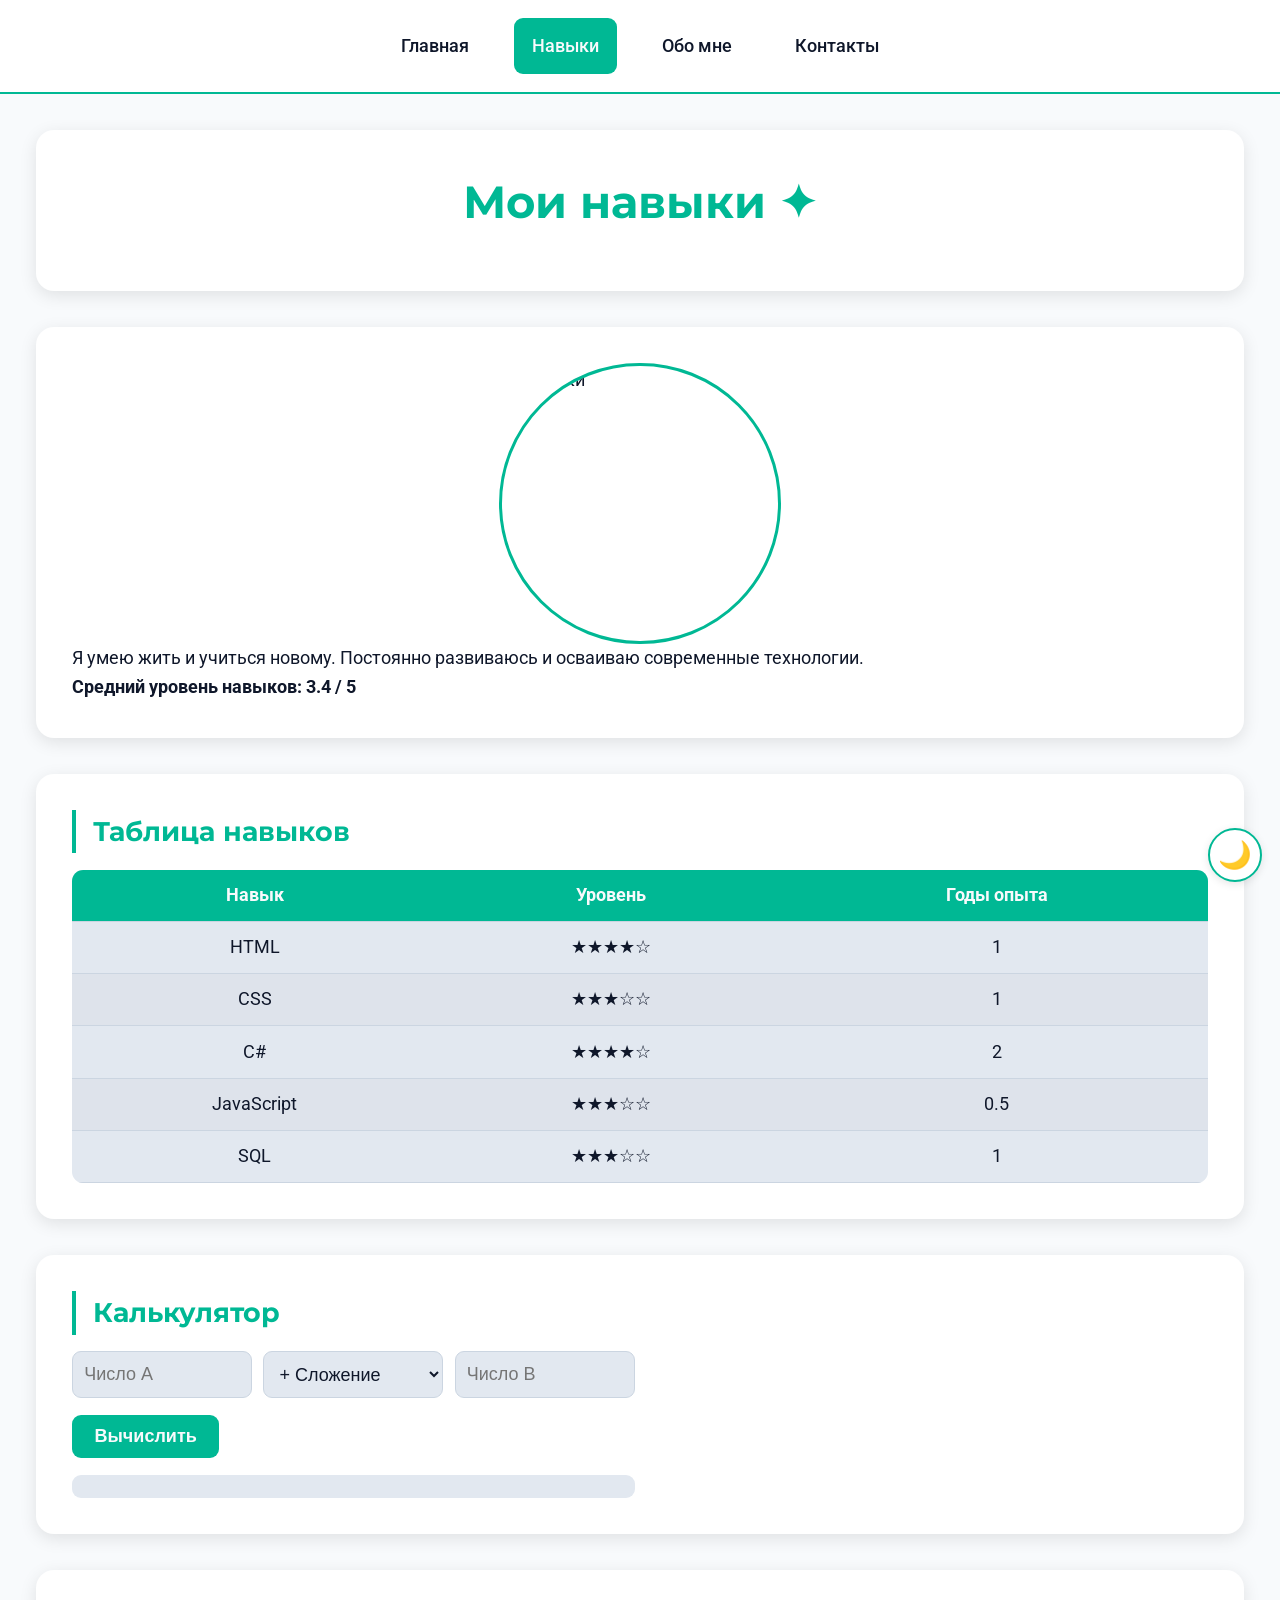
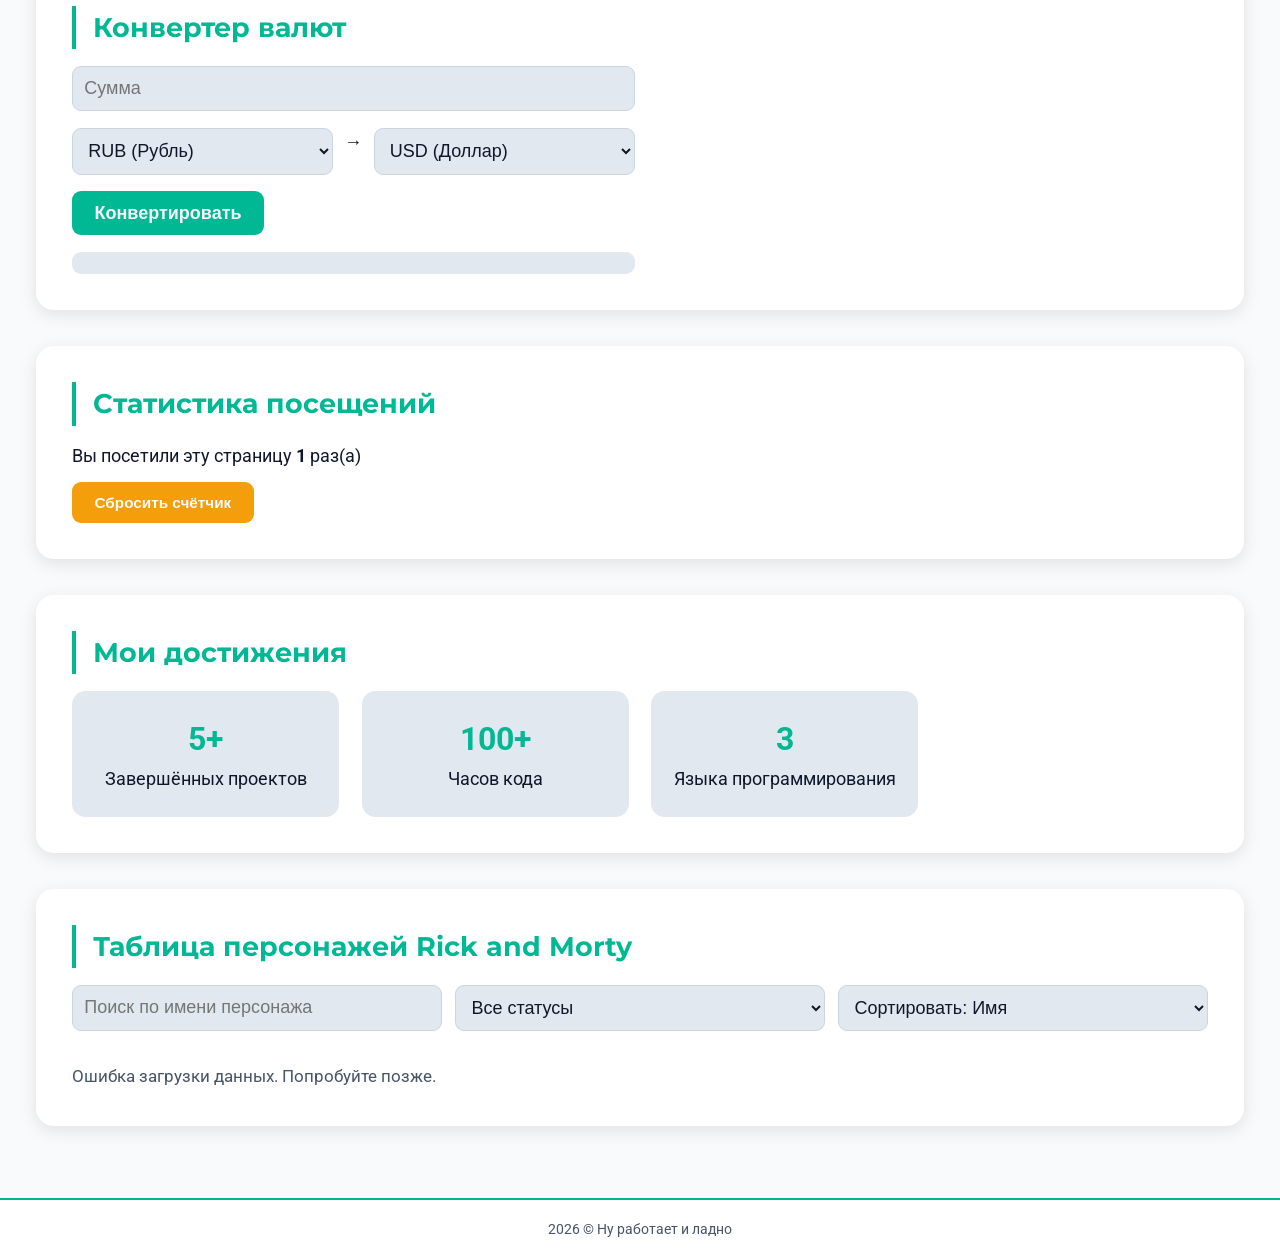
==== ISD1.html @ 61b0dd9f "Final" ====
<!DOCTYPE html>
<html lang="ru">
<head>
    <meta charset="UTF-8">
    <meta name="viewport" content="width=device-width, initial-scale=1.0">
    <title>Навыки | Личный сайт</title>
    <link rel="stylesheet" href="css/main.css">
    <link href="https://fonts.googleapis.com/css2?family=Roboto:wght@400;700;900&family=Montserrat:wght@500;600;700&display=swap" rel="stylesheet">
</head>
<body>
    <header>
        <input type="checkbox" id="menu-toggle">
        <label for="menu-toggle" class="burger">
            <span></span><span></span><span></span>
        </label>
        <nav>
            <ul>
                <li><a href="main.html">Главная</a></li>
                <li><a href="ISD1.html" class="active">Навыки</a></li>
                <li><a href="ISD2.html">Обо мне</a></li>
                <li><a href="contacts.html">Контакты</a></li>
            </ul>
        </nav>
    </header>

    <main>
        <section><h1>Мои навыки</h1></section>
        <section class="skills-intro"><div id="skills-intro"></div></section>
        <section><h2>Таблица навыков</h2><div id="skills-table"></div></section>
        <section><h2>Калькулятор</h2><div id="calculator"></div></section>
        <section><h2>Конвертер валют</h2><div id="currency-converter"></div></section>
        <section><h2>Статистика посещений</h2><div id="visits-counter"></div></section>
        <section><h2>Мои достижения</h2><div id="achievements-container"></div></section>
        <section><div id="data-table-section"></div></section>
    </main>

    <footer><p>2026 © Ну работает и ладно</p></footer>
    <script type="module" src="js/main.js"></script>
</body>
</html>
---- css/main.css ----
/* main.css - Mobile First подход */

/* Светлая тема (по умолчанию) */
:root {
    --main-color: #00b894;
    --main-dark: #00917c;
    --accent: #10b981;
    --danger: #ef4444;
    --warning: #f59e0b;
    
    --bg-primary: #f8fafc;
    --bg-secondary: #ffffff;
    --bg-tertiary: #e2e8f0;
    --text-primary: #0f172a;
    --text-secondary: #475569;
    --border-color: #cbd5e1;
    --shadow-color: rgba(0, 0, 0, 0.1);
    --hover-brightness: 0.95;
}

/* Тёмная тема */
body.dark-theme {
    --bg-primary: #0f172a;
    --bg-secondary: #1e293b;
    --bg-tertiary: #334155;
    --text-primary: #f1f5f9;
    --text-secondary: #cbd5e1;
    --border-color: #334155;
    --shadow-color: rgba(0, 0, 0, 0.3);
    --hover-brightness: 1.1;
}

* {
    margin: 0;
    padding: 0;
    box-sizing: border-box;
}

html {
    font-size: 16px;
    scroll-behavior: smooth;
}

body {
    background: var(--bg-primary);
    color: var(--text-primary);
    font-family: 'Roboto', sans-serif;
    line-height: 1.6;
    display: flex;
    flex-direction: column;
    min-height: 100vh;
    transition: background-color 0.3s ease, color 0.3s ease;
}

/* Кнопка переключения темы */
.theme-toggle {
    position: fixed;
    bottom: 1rem;
    right: 1rem;
    background: var(--bg-secondary);
    color: var(--text-primary);
    border: 2px solid var(--main-color);
    border-radius: 50%;
    width: 3rem;
    height: 3rem;
    font-size: 1.5rem;
    cursor: pointer;
    z-index: 1000;
    display: flex;
    align-items: center;
    justify-content: center;
    transition: all 0.3s ease;
    box-shadow: 0 0.125rem 0.5rem var(--shadow-color);
}

.theme-toggle:hover {
    transform: scale(1.1);
}

/* Бургер-меню (мобильные и планшеты) */
.burger {
    width: 2rem;
    height: 1.6rem;
    display: flex;
    flex-direction: column;
    justify-content: space-between;
    cursor: pointer;
    position: fixed;
    top: 1rem;
    right: 1rem;
    z-index: 101;
}

.burger span {
    height: 0.25rem;
    background: var(--text-primary);
    border-radius: 0.125rem;
    transition: 0.3s;
}

#menu-toggle {
    display: none;
}

header {
    background: var(--bg-secondary);
    padding: 1rem;
    border-bottom: 0.125rem solid var(--main-color);
    position: sticky;
    top: 0;
    z-index: 99;
}

/* Навигация - мобильные и планшеты */
nav {
    position: fixed;
    top: 0;
    left: -100%;
    width: 280px;
    height: auto;
    max-height: 90vh;
    background: var(--bg-secondary);
    transition: 0.3s;
    z-index: 100;
    padding: 1rem;
    box-shadow: 0.125rem 0 0.625rem var(--shadow-color);
    overflow-y: auto;
    border-radius: 0 0 1rem 0;
    margin-top: 4rem;
}

#menu-toggle:checked ~ nav {
    left: 0;
}

#menu-toggle:checked ~ .burger span:nth-child(1) {
    transform: rotate(45deg) translate(0.35rem, 0.35rem);
}

#menu-toggle:checked ~ .burger span:nth-child(2) {
    opacity: 0;
}

#menu-toggle:checked ~ .burger span:nth-child(3) {
    transform: rotate(-45deg) translate(0.45rem, -0.45rem);
}

body:has(#menu-toggle:checked) {
    overflow: hidden;
}

nav ul {
    list-style: none;
    padding: 0;
}

nav li {
    margin: 0.5rem 0;
}

nav a {
    text-decoration: none;
    color: var(--text-primary);
    font-weight: 500;
    padding: 0.75rem 1rem;
    display: block;
    border-radius: 0.5rem;
    transition: 0.2s;
}

nav a:hover,
nav a.active {
    background: var(--main-color);
    color: var(--bg-primary);
}

main {
    flex: 1;
    padding: 1rem;
    width: 100%;
    max-width: 75rem;
    margin: 0 auto;
}

section {
    margin-bottom: 1.5rem;
    padding: 1rem;
    background: var(--bg-secondary);
    border-radius: 1rem;
    box-shadow: 0 0.25rem 0.9375rem var(--shadow-color);
    transition: transform 0.2s;
}

section:hover {
    transform: translateY(-0.125rem);
}

h1, h2, h3, h4, h5, h6 {
    font-family: 'Montserrat', sans-serif;
    margin-bottom: 0.9375rem;
    color: var(--main-color);
}

h1 {
    text-align: center;
    font-size: 1.75rem;
}

h1::after {
    content: " ✦";
    color: var(--main-color);
}

h2 {
    font-size: 1.35rem;
    border-left: 0.25rem solid var(--main-color);
    padding-left: 0.9375rem;
}

.cards {
    display: grid;
    grid-template-columns: 1fr;
    gap: 1.5rem;
}

.card {
    background: var(--bg-tertiary);
    padding: 1rem;
    border-radius: 0.75rem;
    display: flex;
    flex-direction: column;
    gap: 0.5rem;
    transition: 0.3s;
}

.card:hover {
    transform: translateY(-0.3125rem);
    box-shadow: 0 0.5rem 1.5625rem var(--shadow-color);
}

.card img {
    width: 100%;
    aspect-ratio: 1 / 1;
    object-fit: cover;
    border-radius: 0.625rem;
}

.photo-figure img,
.profile-img,
.skills-img {
    width: 100%;
    max-width: 15.625rem;
    aspect-ratio: 1 / 1;
    object-fit: cover;
    border-radius: 50%;
    display: block;
    margin: 0 auto;
    border: 0.1875rem solid var(--main-color);
}

.tech-tags {
    display: flex;
    flex-wrap: wrap;
    gap: 0.5rem;
    margin: 0.5rem 0;
}

.tech-tags span {
    background: var(--main-color);
    color: var(--bg-primary);
    padding: 0.25rem 0.75rem;
    border-radius: 1.25rem;
    font-size: 0.75rem;
    font-weight: bold;
}

.card-links {
    display: flex;
    gap: 0.625rem;
    margin-top: 0.625rem;
}

.card-links a {
    background: var(--main-color);
    color: var(--bg-primary);
    text-decoration: none;
    padding: 0.375rem 0.75rem;
    border-radius: 0.375rem;
    font-size: 0.8rem;
    font-weight: bold;
    transition: all 0.2s;
}

.card-links a:hover {
    transform: translateY(-0.125rem);
    filter: brightness(var(--hover-brightness));
}

.table-wrapper {
    overflow-x: auto;
}

table {
    width: 100%;
    border-collapse: collapse;
    background: var(--bg-tertiary);
    border-radius: 0.625rem;
    overflow: hidden;
}

th, td {
    padding: 0.625rem;
    text-align: center;
    border-bottom: 0.0625rem solid var(--border-color);
}

.table-toolbar {
    display: flex;
    flex-wrap: wrap;
    gap: 0.75rem;
    margin-bottom: 1rem;
    align-items: center;
}

.table-toolbar input,
.table-toolbar select {
    flex: 1;
    min-width: 12rem;
}

.filter-bar {
    display: flex;
    flex-direction: column;
    gap: 1rem;
    padding: 1rem;
    background: var(--bg-tertiary);
    border-radius: 1rem;
    border: 1px solid var(--border-color);
}

.filter-bar input,
.filter-bar select {
    width: 100%;
    padding: 0.85rem 0.95rem;
    border: 1px solid var(--border-color);
    border-radius: 0.75rem;
    background: var(--bg-secondary);
    color: var(--text-primary);
}

.filter-checkboxes {
    display: flex;
    flex-wrap: wrap;
    gap: 0.75rem;
}

.filter-item {
    display: inline-flex;
    align-items: center;
    gap: 0.45rem;
    padding: 0.5rem 0.9rem;
    border-radius: 0.75rem;
    background: var(--bg-secondary);
    border: 1px solid var(--border-color);
    cursor: pointer;
    transition: background 0.2s ease, border-color 0.2s ease;
}

.filter-item input {
    accent-color: var(--main-color);
}

.filter-item:hover {
    background: rgba(0, 184, 148, 0.08);
    border-color: var(--main-color);
}

.table-notice {
    margin-top: 0.75rem;
    font-size: 0.95rem;
    color: var(--text-secondary);
}

th {
    background: var(--main-color);
    color: var(--bg-primary);
    font-weight: bold;
}

tr:nth-child(even) {
    background: rgba(128, 128, 128, 0.05);
}

form {
    max-width: 31.25rem;
    margin-top: 1rem;
}

.form-group {
    margin-bottom: 0.9375rem;
}

.form-group label {
    display: block;
    margin-bottom: 0.3125rem;
    font-weight: 500;
    color: var(--main-color);
}

input, select, textarea {
    width: 100%;
    padding: 0.625rem;
    border-radius: 0.5rem;
    border: 0.0625rem solid var(--border-color);
    background: var(--bg-tertiary);
    color: var(--text-primary);
    font-size: 1rem;
}

input:focus, select:focus, textarea:focus {
    outline: none;
    border-color: var(--main-color);
    box-shadow: 0 0 0 0.125rem rgba(0, 184, 148, 0.3);
}

button {
    background: var(--main-color);
    color: var(--bg-primary);
    border: none;
    padding: 0.625rem 1.25rem;
    border-radius: 0.5rem;
    font-weight: bold;
    font-size: 1rem;
    cursor: pointer;
    transition: all 0.2s;
}

button:hover {
    transform: translateY(-0.125rem);
    filter: brightness(var(--hover-brightness));
}

.calc-container,
.currency-container {
    max-width: 31.25rem;
}

.calc-inputs {
    display: flex;
    flex-direction: column;
    gap: 0.625rem;
    margin-bottom: 0.9375rem;
}

.currency-selects {
    display: flex;
    flex-direction: column;
    gap: 0.625rem;
    margin: 0.9375rem 0;
}

.currency-selects select {
    flex: 1;
}

.result-display {
    margin-top: 0.9375rem;
    padding: 0.625rem;
    background: var(--bg-tertiary);
    border-radius: 0.5rem;
    text-align: center;
    font-weight: bold;
    font-size: 1.1rem;
}

.quote-block {
    background: var(--bg-tertiary);
    padding: 1.25rem;
    border-radius: 0.75rem;
    text-align: center;
    margin-top: 1.25rem;
}

blockquote {
    font-size: 1.1rem;
    color: var(--main-color);
}

.achievements {
    display: grid;
    grid-template-columns: repeat(auto-fit, minmax(7.5rem, 1fr));
    gap: 1.25rem;
    text-align: center;
}

.achievement-card {
    background: var(--bg-tertiary);
    padding: 1.25rem;
    border-radius: 0.75rem;
}

.achieve-num {
    font-size: 1.8rem;
    font-weight: bold;
    color: var(--main-color);
    display: block;
}

.contacts-list {
    list-style: none;
    padding-left: 0;
}

.contacts-list li {
    padding: 0.5rem 0;
    border-bottom: 0.0625rem solid var(--border-color);
}

.modal {
    display: none;
    position: fixed;
    top: 0;
    left: 0;
    width: 100%;
    height: 100%;
    background: rgba(0, 0, 0, 0.7);
    z-index: 1000;
    justify-content: center;
    align-items: center;
}

.modal-content {
    background: var(--bg-secondary);
    padding: 1.875rem;
    border-radius: 1rem;
    text-align: center;
    border: 0.125rem solid var(--main-color);
}

.preview-img {
    margin-top: 0.625rem;
    border-radius: 0.5rem;
    max-width: 100%;
}

.external-link {
    display: inline-block;
    margin-right: 0.9375rem;
    color: var(--main-color);
    text-decoration: none;
    font-weight: bold;
}

.external-link:hover {
    text-decoration: underline;
}

.download-btn {
    display: inline-block;
    background: var(--main-color);
    color: var(--bg-primary);
    padding: 0.625rem 1.25rem;
    border-radius: 0.5rem;
    text-decoration: none;
    font-weight: bold;
    transition: all 0.2s;
}

.download-btn:hover {
    transform: translateY(-0.125rem);
    filter: brightness(var(--hover-brightness));
}

.reset-btn {
    background: var(--warning);
    margin-top: 0.625rem;
    font-size: 0.85rem;
}

footer {
    background: var(--bg-secondary);
    text-align: center;
    padding: 1rem;
    border-top: 0.125rem solid var(--main-color);
    width: 100%;
    font-size: 0.8rem;
    color: var(--text-secondary);
}

@keyframes fadeIn {
    from {
        opacity: 0;
        transform: translateY(0.625rem);
    }
    to {
        opacity: 1;
        transform: translateY(0);
    }
}

section {
    animation: fadeIn 0.3s ease-out;
}

/* ПЛАНШЕТЫ (768px и выше) */
@media (min-width: 48rem) {
    html {
        font-size: 17px;
    }
    
    main {
        padding: 1.5rem;
    }
    
    section {
        padding: 1.5rem;
        margin-bottom: 2rem;
    }
    
    h1 {
        font-size: 2rem;
    }
    
    h2 {
        font-size: 1.5rem;
    }
    
    .burger {
        display: flex;
    }
    
    nav {
        width: 260px;
        max-height: 85vh;
    }
    
    .cards {
        grid-template-columns: repeat(2, 1fr);
        gap: 1.5rem;
    }
    
    .calc-inputs {
        flex-direction: row;
    }
    
    .currency-selects {
        flex-direction: row;
    }
    
    .achievements {
        grid-template-columns: repeat(4, 1fr);
    }
}

/* ДЕСКТОПЫ (1024px и выше) */
@media (min-width: 64rem) {
    html {
        font-size: 18px;
    }
    
    main {
        padding: 2rem;
    }
    
    section {
        padding: 2rem;
    }
    
    h1 {
        font-size: 2.5rem;
    }
    
    /* На десктопах бургер скрывается, меню горизонтальное */
    .burger {
        display: none;
    }
    
    nav {
        position: static;
        width: auto;
        height: auto;
        max-height: none;
        padding: 0;
        box-shadow: none;
        background: transparent;
        margin-top: 0;
    }
    
    nav ul {
        display: flex;
        flex-direction: row;
        justify-content: center;
        gap: 1.5rem;
    }
    
    nav li {
        margin: 0;
    }
    
    nav a {
        display: inline-block;
    }
    
    .cards {
        grid-template-columns: repeat(3, 1fr);
        gap: 2rem;
    }
}

/* БОЛЬШИЕ ЭКРАНЫ (1440px и выше) */
@media (min-width: 90rem) {
    .cards {
        grid-template-columns: repeat(4, 1fr);
    }
}

/* МАЛЕНЬКИЕ ЭКРАНЫ (до 480px) */
@media (max-width: 30rem) {
    html {
        font-size: 14px;
    }
    
    section {
        padding: 0.75rem;
    }
    
    h1 {
        font-size: 1.4rem;
    }
    
    h2 {
        font-size: 1.2rem;
    }
    
    .card {
        padding: 0.75rem;
    }
}

@media (prefers-reduced-motion: reduce) {
    *,
    *::before,
    *::after {
        animation-duration: 0.01ms !important;
        animation-iteration-count: 1 !important;
        transition-duration: 0.01ms !important;
    }
}
.photo-figure img,
.profile-img,
#photo-section img {
    width: 100%;
    max-width: 250px;
    aspect-ratio: 1 / 1;
    object-fit: cover;
    border-radius: 0;
    display: block;
    margin: 0 auto;
    border: 3px solid var(--main-color);
}
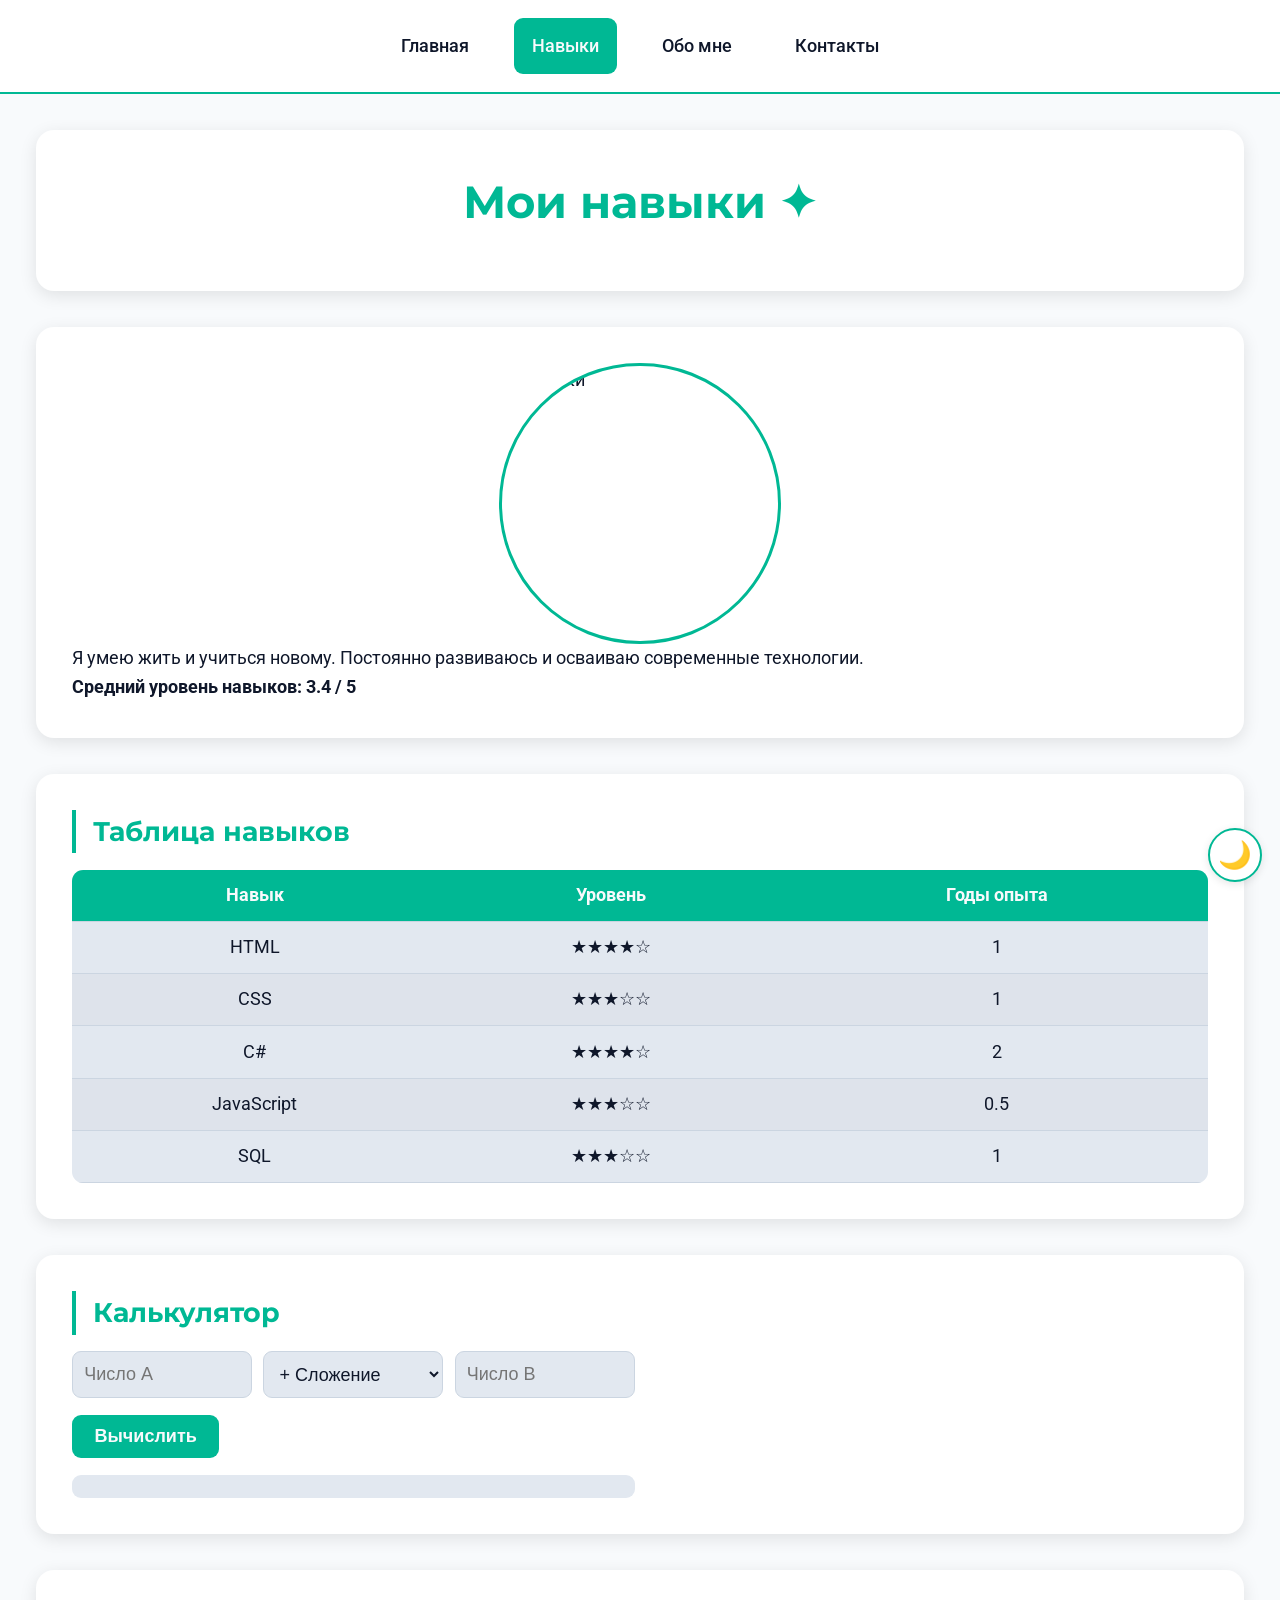
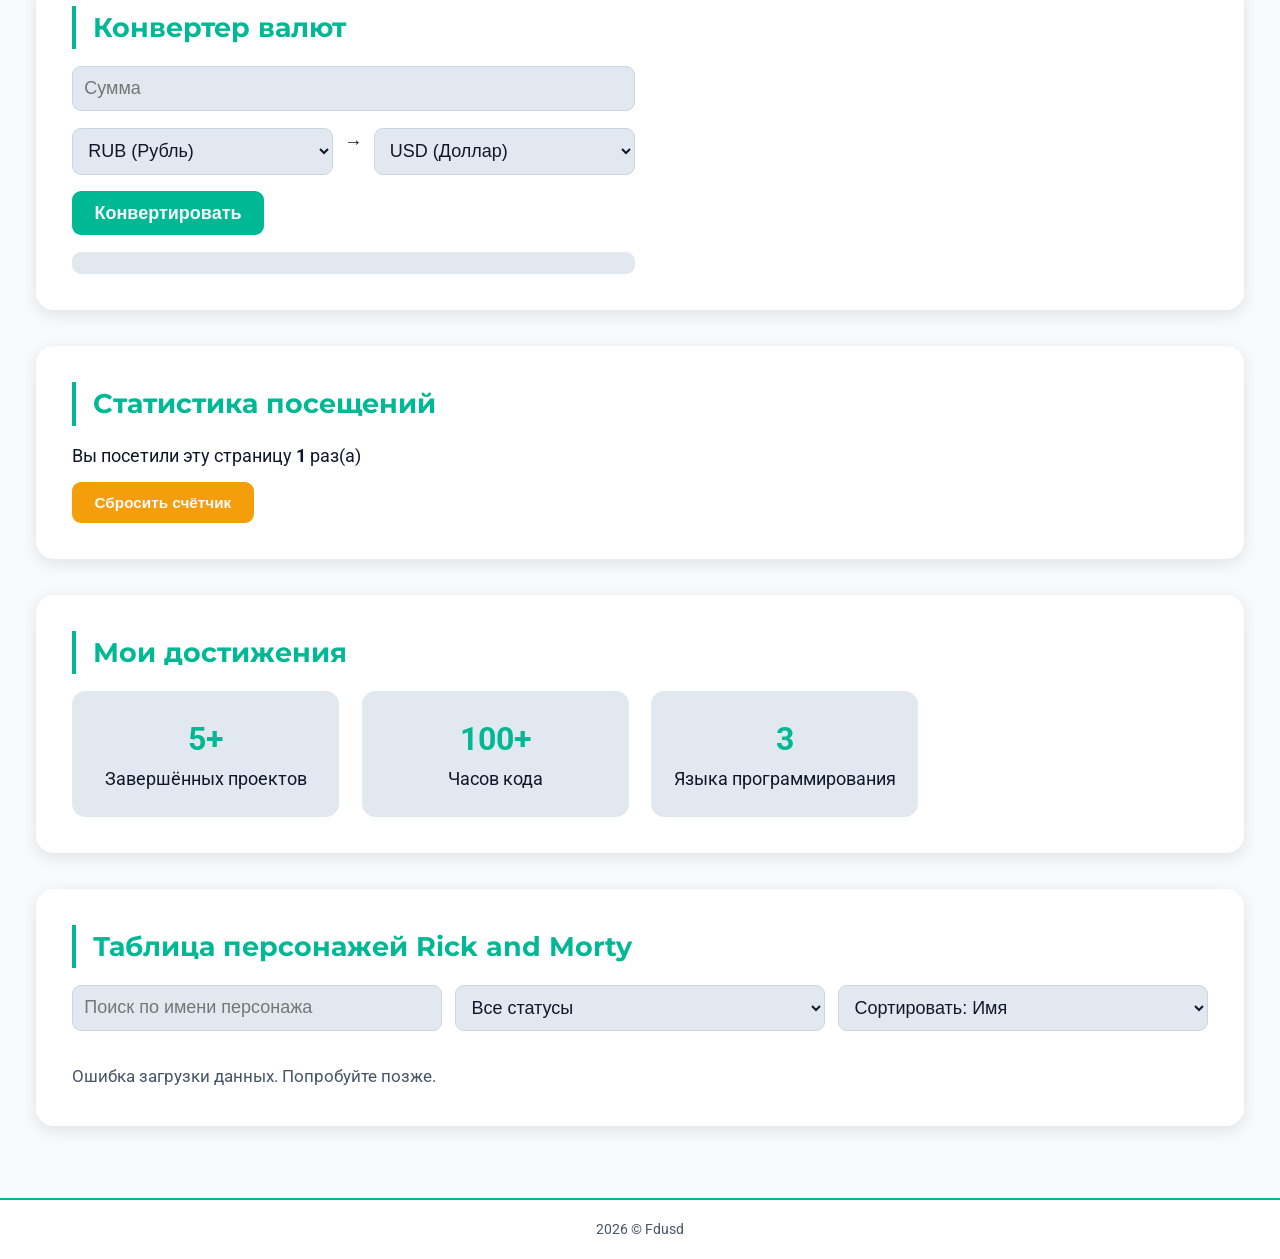
==== commit e8b8ad3c: "Final final" ====
--- a/ISD1.html
+++ b/ISD1.html
@@ -8,20 +8,7 @@
     <link href="https://fonts.googleapis.com/css2?family=Roboto:wght@400;700;900&family=Montserrat:wght@500;600;700&display=swap" rel="stylesheet">
 </head>
 <body>
-    <header>
-        <input type="checkbox" id="menu-toggle">
-        <label for="menu-toggle" class="burger">
-            <span></span><span></span><span></span>
-        </label>
-        <nav>
-            <ul>
-                <li><a href="main.html">Главная</a></li>
-                <li><a href="ISD1.html" class="active">Навыки</a></li>
-                <li><a href="ISD2.html">Обо мне</a></li>
-                <li><a href="contacts.html">Контакты</a></li>
-            </ul>
-        </nav>
-    </header>
+    <header id="header-component"></header>
 
     <main>
         <section><h1>Мои навыки</h1></section>
@@ -34,7 +21,7 @@
         <section><div id="data-table-section"></div></section>
     </main>
 
-    <footer><p>2026 © Ну работает и ладно</p></footer>
+    <footer id="footer-component"></footer>
     <script type="module" src="js/main.js"></script>
 </body>
 </html>
--- a/css/main.css
+++ b/css/main.css
@@ -407,6 +407,20 @@
     color: var(--main-color);
 }
 
+.form-group small {
+    display: block;
+    margin-top: 0.25rem;
+    font-size: 0.875rem;
+    font-weight: 500;
+}
+
+.error-message {
+    display: block;
+    margin-top: 0.25rem;
+    font-size: 0.875rem;
+    font-weight: 500;
+}
+
 input, select, textarea {
     width: 100%;
     padding: 0.625rem;
